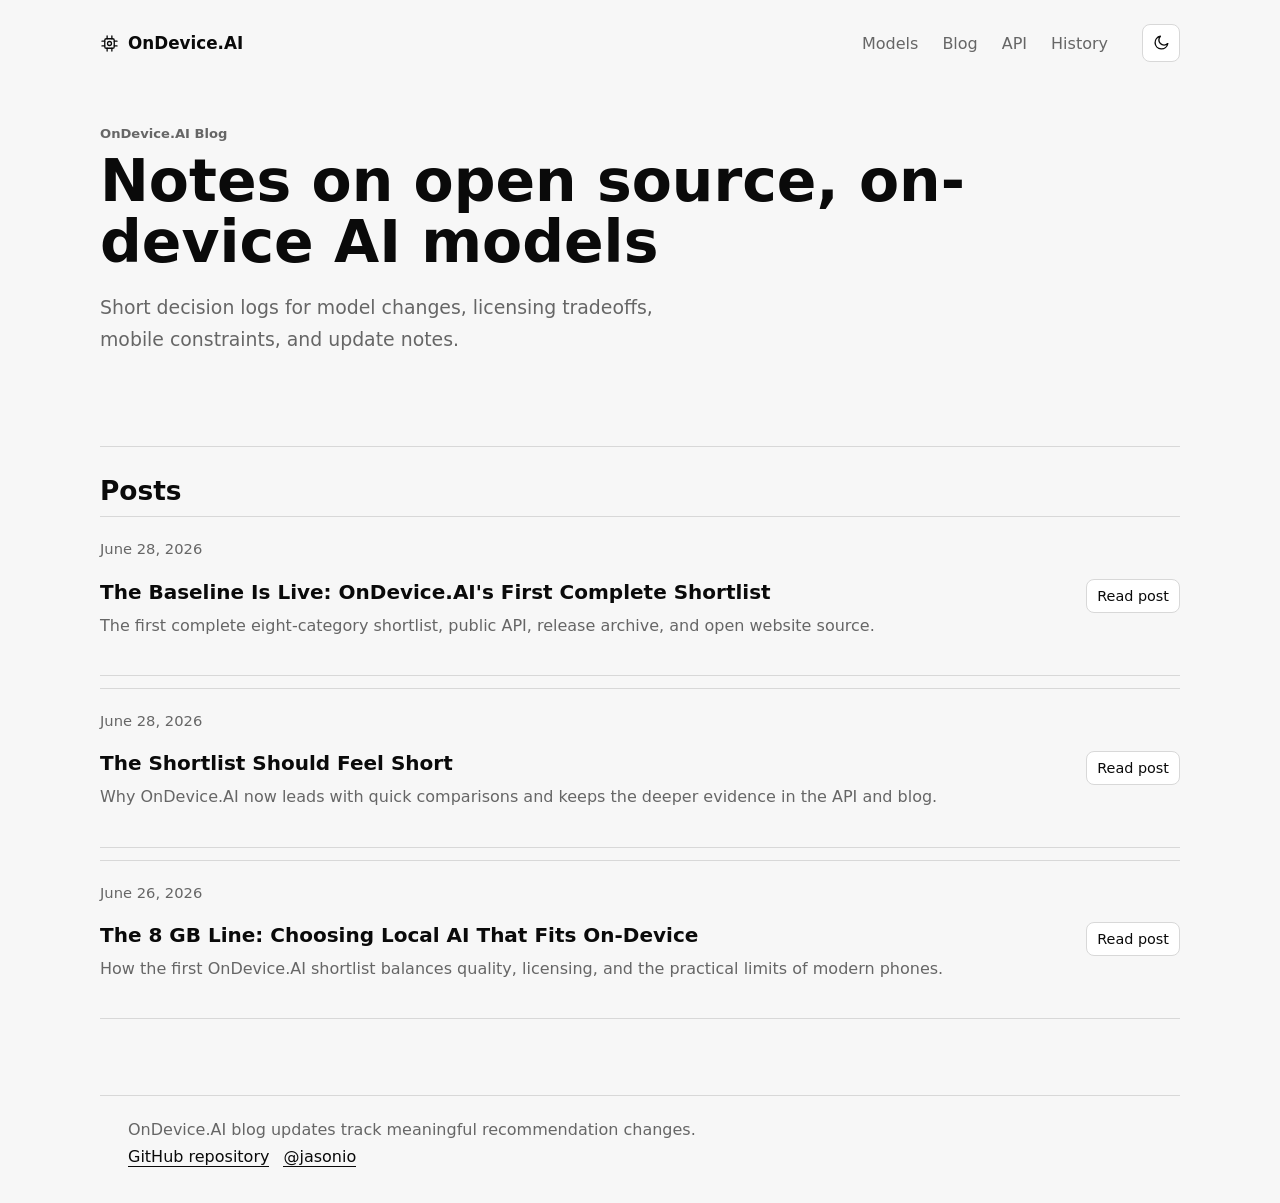
==== blog/index.html @ 0a13cf07 "Publish first complete shortlist" ====
<!DOCTYPE html>
<html lang="en" data-theme="light">
<head>
  <meta charset="UTF-8">
  <meta name="viewport" content="width=device-width, initial-scale=1.0">
  <title>OnDevice.AI Blog</title>
  <meta name="description" content="Notes about OnDevice.AI model selection updates and the tradeoffs behind private, local AI on phones.">
  <link rel="icon" href="/favicon.svg" type="image/svg+xml">
  <script>
    (function () {
      try {
        var storedTheme = localStorage.getItem("ondevice-theme");
        var preferredTheme = window.matchMedia("(prefers-color-scheme: dark)").matches ? "dark" : "light";
        document.documentElement.setAttribute("data-theme", storedTheme || preferredTheme);
      } catch (error) {
        document.documentElement.setAttribute("data-theme", "light");
      }
    })();
  </script>
  <link rel="stylesheet" href="/styles.css?rev=release-1">
</head>
<body>
  <header class="site-header">
    <nav class="top-nav" aria-label="Main navigation">
      <a class="brand" href="/">
        <svg class="brand-icon" viewBox="0 0 24 24" aria-hidden="true">
          <rect x="6" y="6" width="12" height="12" rx="2"></rect>
          <circle cx="12" cy="12" r="2.5"></circle>
          <path d="M9 2.5V6"></path>
          <path d="M15 2.5V6"></path>
          <path d="M9 18v3.5"></path>
          <path d="M15 18v3.5"></path>
          <path d="M2.5 9H6"></path>
          <path d="M2.5 15H6"></path>
          <path d="M18 9h3.5"></path>
          <path d="M18 15h3.5"></path>
        </svg>
        <span>OnDevice.AI</span>
      </a>
      <div class="nav-links" id="nav-links">
        <a href="/#models">Models</a>
        <a href="/blog/">Blog</a>
        <a href="/api">API</a>
        <a href="/#history">History</a>
      </div>
      <div class="nav-controls">
        <button class="theme-toggle" id="theme-toggle" type="button" aria-pressed="false" aria-label="Switch to dark mode">
          <svg class="theme-icon theme-icon-moon" viewBox="0 0 24 24" aria-hidden="true">
            <path d="M21 12.8A8.5 8.5 0 1 1 11.2 3a6.5 6.5 0 0 0 9.8 9.8z"></path>
          </svg>
          <svg class="theme-icon theme-icon-sun" viewBox="0 0 24 24" aria-hidden="true">
            <circle cx="12" cy="12" r="4"></circle>
            <path d="M12 2v2"></path>
            <path d="M12 20v2"></path>
            <path d="M4.9 4.9l1.4 1.4"></path>
            <path d="M17.7 17.7l1.4 1.4"></path>
            <path d="M2 12h2"></path>
            <path d="M20 12h2"></path>
            <path d="M4.9 19.1l1.4-1.4"></path>
            <path d="M17.7 6.3l1.4-1.4"></path>
          </svg>
        </button>
        <button class="menu-toggle" id="menu-toggle" type="button" aria-expanded="false" aria-controls="nav-links" aria-label="Open menu">
          <svg class="menu-icon menu-icon-open" viewBox="0 0 24 24" aria-hidden="true">
            <path d="M4 7h16"></path>
            <path d="M4 12h16"></path>
            <path d="M4 17h16"></path>
          </svg>
          <svg class="menu-icon menu-icon-close" viewBox="0 0 24 24" aria-hidden="true">
            <path d="M6 6l12 12"></path>
            <path d="M18 6L6 18"></path>
          </svg>
        </button>
      </div>
    </nav>

    <section class="hero archive-hero" aria-labelledby="page-title">
      <div class="hero-copy">
        <p class="eyebrow">OnDevice.AI Blog</p>
        <h1 id="page-title">Notes on open source, on-device AI models</h1>
        <p class="hero-text">
          Short decision logs for model changes, licensing tradeoffs, mobile
          constraints, and update notes.
        </p>
      </div>
    </section>
  </header>

  <main>
    <section class="info-section" aria-labelledby="posts-title">
      <h2 id="posts-title">Posts</h2>
      <div class="blog-list">
        <article class="blog-card">
          <div>
            <p class="post-meta">June 28, 2026</p>
            <h2><a class="title-link" href="/blog/the-baseline-is-live/">The Baseline Is Live: OnDevice.AI's First Complete Shortlist</a></h2>
            <p>
              The first complete eight-category shortlist, public API, release
              archive, and open website source.
            </p>
          </div>
          <a class="minor-link" href="/blog/the-baseline-is-live/">Read post</a>
        </article>
        <article class="blog-card">
          <div>
            <p class="post-meta">June 28, 2026</p>
            <h2><a class="title-link" href="/blog/the-shortlist-should-feel-short/">The Shortlist Should Feel Short</a></h2>
            <p>
              Why OnDevice.AI now leads with quick comparisons and keeps the
              deeper evidence in the API and blog.
            </p>
          </div>
          <a class="minor-link" href="/blog/the-shortlist-should-feel-short/">Read post</a>
        </article>
        <article class="blog-card">
          <div>
            <p class="post-meta">June 26, 2026</p>
            <h2><a class="title-link" href="/blog/the-8-gb-line-choosing-local-ai-that-fits-on-device/">The 8 GB Line: Choosing Local AI That Fits On-Device</a></h2>
            <p>
              How the first OnDevice.AI shortlist balances quality, licensing,
              and the practical limits of modern phones.
            </p>
          </div>
          <a class="minor-link" href="/blog/the-8-gb-line-choosing-local-ai-that-fits-on-device/">Read post</a>
        </article>
      </div>
    </section>
  </main>

  <footer>
    <p>OnDevice.AI blog updates track meaningful recommendation changes.</p>
    <p class="footer-links">
      <a href="https://github.com/jasonas/OnDeviceAI" target="_blank" rel="noopener">GitHub repository</a>
      <a href="https://x.com/jasonio" target="_blank" rel="noopener">@jasonio</a>
    </p>
  </footer>

  <script src="/script.js?rev=release-1"></script>
</body>
</html>
---- styles.css ----
:root {
  color-scheme: light;
  --bg: #f7f7f7;
  --ink: #0a0a0a;
  --muted: #666666;
  --line: #d8d8d8;
  --surface: #ffffff;
  --surface-strong: #eeeeee;
  --surface-muted: #e6e6e6;
  --inverse: #ffffff;
  --code-bg: #111111;
  --code-ink: #f6f6f6;
  --shadow: 0 14px 34px rgba(0, 0, 0, 0.06);
  --card-line: #c7c7c7;
  --card-shadow: 0 16px 36px rgba(0, 0, 0, 0.09), 0 2px 7px rgba(0, 0, 0, 0.05);
  --card-shadow-hover: 0 20px 42px rgba(0, 0, 0, 0.12), 0 4px 10px rgba(0, 0, 0, 0.06);
}

:root[data-theme="dark"] {
  color-scheme: dark;
  --bg: #050505;
  --ink: #f5f5f5;
  --muted: #a6a6a6;
  --line: #2a2a2a;
  --surface: #0d0d0d;
  --surface-strong: #171717;
  --surface-muted: #222222;
  --inverse: #050505;
  --code-bg: #f5f5f5;
  --code-ink: #080808;
  --shadow: none;
  --card-line: #353535;
  --card-shadow: 0 18px 42px rgba(0, 0, 0, 0.48), 0 1px 0 rgba(255, 255, 255, 0.04);
  --card-shadow-hover: 0 22px 48px rgba(0, 0, 0, 0.58), 0 1px 0 rgba(255, 255, 255, 0.07);
}

* {
  box-sizing: border-box;
}

html {
  scroll-behavior: smooth;
}

body {
  margin: 0;
  background: var(--bg);
  color: var(--ink);
  font-family: Inter, ui-sans-serif, system-ui, -apple-system, BlinkMacSystemFont, "Segoe UI", sans-serif;
  letter-spacing: 0;
}

a {
  color: inherit;
}

button {
  font: inherit;
}

.site-header {
  padding: 24px 28px 0;
}

.top-nav {
  width: min(1080px, 100%);
  margin: 0 auto;
  display: grid;
  grid-template-columns: auto 1fr auto;
  align-items: center;
  gap: 24px;
}

.brand {
  align-items: center;
  color: var(--ink);
  display: inline-flex;
  font-size: 1.05rem;
  font-weight: 800;
  gap: 9px;
  text-decoration: none;
}

.brand-icon {
  fill: none;
  flex: 0 0 19px;
  height: 19px;
  stroke: currentColor;
  stroke-linecap: round;
  stroke-linejoin: round;
  stroke-width: 1.65;
  width: 19px;
}

.nav-links {
  display: flex;
  justify-content: flex-end;
  gap: 4px;
}

.nav-links a {
  border-radius: 6px;
  color: var(--muted);
  padding: 8px 10px;
  text-decoration: none;
  transition: background-color 160ms ease, color 160ms ease;
}

.nav-controls {
  display: flex;
  gap: 8px;
}

.theme-toggle,
.menu-toggle,
.action,
.download-link,
.minor-link,
.source-link {
  background: var(--surface);
  border: 1px solid var(--line);
  border-radius: 8px;
  color: var(--ink);
  display: inline-flex;
  align-items: center;
  justify-content: center;
  min-height: 38px;
  padding: 8px 12px;
  text-decoration: none;
  transition: border-color 160ms ease, background-color 160ms ease, color 160ms ease;
}

.theme-toggle {
  cursor: pointer;
  flex: 0 0 38px;
  padding: 0;
  width: 38px;
}

.menu-toggle {
  cursor: pointer;
  display: none;
  flex: 0 0 38px;
  padding: 0;
  width: 38px;
}

.theme-icon,
.menu-icon {
  display: block;
  fill: none;
  height: 18px;
  stroke: currentColor;
  stroke-linecap: round;
  stroke-linejoin: round;
  stroke-width: 1.8;
  width: 18px;
}

.menu-icon-close {
  display: none;
}

.menu-toggle.is-open .menu-icon-open {
  display: none;
}

.menu-toggle.is-open .menu-icon-close {
  display: block;
}

.theme-icon-sun {
  display: none;
}

:root[data-theme="dark"] .theme-icon-moon {
  display: none;
}

:root[data-theme="dark"] .theme-icon-sun {
  display: block;
}

.nav-links a:hover {
  background: var(--surface-strong);
  color: var(--ink);
}

.theme-toggle:hover,
.menu-toggle:hover,
.action:hover,
.download-link:hover,
.minor-link:hover,
.source-link:hover {
  border-color: var(--ink);
  background: var(--surface-strong);
}

.nav-links a:focus-visible,
.theme-toggle:focus-visible,
.menu-toggle:focus-visible,
.action:focus-visible,
.download-link:focus-visible,
.minor-link:focus-visible,
.source-link:focus-visible {
  outline: 2px solid var(--ink);
  outline-offset: 3px;
}

.hero {
  width: min(1080px, 100%);
  min-height: auto;
  margin: 0 auto;
  padding: 64px 0 72px;
  display: grid;
  grid-template-columns: minmax(0, 1fr);
  align-items: start;
}

.archive-hero {
  min-height: auto;
  padding-bottom: 72px;
}

.eyebrow,
.meta-label {
  color: var(--muted);
  display: block;
  font-size: 0.82rem;
  font-weight: 750;
  margin: 0 0 10px;
}

h1,
h2,
h3,
p {
  margin-top: 0;
}

h1 {
  max-width: 920px;
  font-size: 3.65rem;
  line-height: 1.04;
  margin-bottom: 20px;
}

.hero-text {
  color: var(--muted);
  font-size: 1.18rem;
  line-height: 1.65;
  max-width: 620px;
}

.hero-actions {
  display: flex;
  flex-wrap: wrap;
  gap: 10px;
  margin-top: 28px;
}

.action.primary {
  background: var(--ink);
  border-color: var(--ink);
  color: var(--inverse);
}

.action.primary:hover {
  background: var(--surface-strong);
  color: var(--ink);
}

main {
  width: min(1080px, calc(100% - 56px));
  margin: 0 auto 48px;
}

.status-band,
.intro-grid,
.info-section {
  border-top: 1px solid var(--line);
  padding: 28px 0;
}

.status-band {
  display: grid;
  grid-template-columns: repeat(3, 1fr);
  gap: 24px;
  padding: 20px 0;
}

.status-band strong {
  display: block;
  font-size: 1rem;
  line-height: 1.35;
}

.intro-grid {
  display: grid;
  grid-template-columns: minmax(0, 1fr) minmax(280px, 420px);
  gap: 32px;
  align-items: start;
}

.intro-grid h2,
.section-heading h2,
.info-section h2 {
  font-size: 1.65rem;
  line-height: 1.2;
  margin-bottom: 10px;
}

.intro-grid p,
.section-heading p,
.info-section p,
.history-item p {
  color: var(--muted);
  line-height: 1.6;
}

.api-callout {
  border-left: 4px solid var(--ink);
  padding-left: 18px;
}

.api-callout a {
  color: var(--ink);
  display: block;
  font-family: ui-monospace, SFMono-Regular, Menlo, Consolas, monospace;
  overflow-wrap: anywhere;
}

.section-heading {
  border-top: 1px solid var(--line);
  display: flex;
  align-items: flex-end;
  justify-content: space-between;
  gap: 20px;
  padding: 48px 0 18px;
}

.model-grid {
  display: grid;
  grid-template-columns: repeat(2, minmax(0, 1fr));
  gap: 14px;
  margin-bottom: 48px;
}

.model-card {
  background: var(--surface);
  border: 1px solid var(--card-line);
  border-radius: 8px;
  box-shadow: var(--card-shadow);
  display: flex;
  flex-direction: column;
  min-width: 0;
  padding: 20px;
  transition: border-color 180ms ease, box-shadow 180ms ease, transform 180ms ease;
}

.model-title {
  margin-bottom: 14px;
}

.model-summary {
  display: flex;
  flex: 1;
  flex-direction: column;
}

.category {
  color: var(--muted);
  display: block;
  font-size: 0.92rem;
  font-weight: 750;
  line-height: 1.3;
  margin-bottom: 8px;
}

@media (hover: hover) {
  .model-card:hover {
    border-color: var(--ink);
    box-shadow: var(--card-shadow-hover);
    transform: translateY(-2px);
  }
}

.model-card h3 {
  font-size: 1.28rem;
  line-height: 1.25;
  margin-bottom: 0;
}

.why {
  color: var(--muted);
  line-height: 1.55;
  margin-bottom: 16px;
}

.facts {
  display: grid;
  grid-template-columns: repeat(3, minmax(0, 1fr));
  gap: 14px;
  margin: 0;
}

.facts div {
  min-width: 0;
  padding: 0;
}

.facts span {
  color: var(--muted);
  display: block;
  font-size: 0.78rem;
  margin-bottom: 4px;
}

.facts strong {
  display: block;
  font-size: 0.88rem;
  line-height: 1.35;
  overflow-wrap: anywhere;
}

.evidence-list,
#selection-notes {
  color: var(--muted);
  line-height: 1.55;
  padding-left: 20px;
}

.evidence-list li + li,
#selection-notes li + li {
  margin-top: 8px;
}

.download-row,
.companion-links,
.history-links {
  display: flex;
  flex-wrap: wrap;
  gap: 8px;
  margin-top: 0;
}

.model-card .download-row {
  margin-top: 18px;
}

.model-card .download-link {
  min-height: 34px;
  padding: 6px 10px;
}

.download-link,
.minor-link,
.source-link {
  font-size: 0.9rem;
}

.download-link.quiet {
  color: var(--muted);
}

.minor-link {
  min-height: 34px;
  padding: 6px 10px;
}

.companion-links {
  margin-top: 8px;
}

.runtime-note {
  border-top: 1px solid var(--line);
  font-size: 0.92rem;
  margin: 18px 0 0;
  padding-top: 14px;
}

.history-list {
  display: grid;
}

.history-item {
  align-items: center;
  border-top: 1px solid var(--line);
  display: flex;
  justify-content: space-between;
  gap: 18px;
  padding: 18px 0;
}

.history-item p {
  margin-bottom: 0;
}

.blog-teaser,
.blog-card {
  align-items: center;
  border-top: 1px solid var(--line);
  border-bottom: 1px solid var(--line);
  display: flex;
  justify-content: space-between;
  gap: 18px;
  padding: 20px 0;
}

.blog-teaser h3,
.blog-card h2 {
  font-size: 1.25rem;
  line-height: 1.25;
  margin-bottom: 8px;
}

.title-link {
  color: var(--ink);
  text-decoration: none;
}

.title-link:hover {
  text-decoration: underline;
  text-underline-offset: 4px;
}

.blog-teaser p,
.blog-card p,
.post-meta,
.post-deck,
.article-body p,
.article-body li {
  color: var(--muted);
  line-height: 1.65;
}

.blog-list {
  display: grid;
  gap: 12px;
}

.post-hero {
  min-height: auto;
  padding-bottom: 58px;
}

.post-meta {
  font-size: 0.92rem;
  margin-bottom: 18px;
}

.post-deck {
  font-size: 1.16rem;
  max-width: 760px;
}

.article-body {
  border-top: 1px solid var(--line);
  margin: 0 auto 48px;
  max-width: 820px;
  padding-top: 30px;
}

.article-body h2 {
  font-size: 1.45rem;
  line-height: 1.25;
  margin: 34px 0 10px;
}

.article-body p,
.article-body ul {
  margin-bottom: 18px;
}

.article-body ul {
  padding-left: 20px;
}

.source-list {
  display: flex;
  flex-wrap: wrap;
  gap: 8px;
}

footer {
  border-top: 1px solid var(--line);
  color: var(--muted);
  margin: 0 auto;
  padding: 24px 28px 36px;
  width: min(1080px, 100%);
}

footer p {
  margin-bottom: 0;
}

footer p + p {
  margin-top: 8px;
}

.footer-links {
  display: flex;
  flex-wrap: wrap;
  gap: 14px;
}

.footer-links a {
  color: var(--ink);
  text-decoration: none;
  border-bottom: 1px solid currentColor;
}

.api-page {
  min-height: 100vh;
  display: grid;
  place-items: center;
  padding: 28px;
}

.api-doc {
  background: var(--surface);
  border: 1px solid var(--line);
  border-radius: 8px;
  box-shadow: var(--shadow);
  max-width: 680px;
  padding: 28px;
}

.api-doc h1 {
  font-size: 2.4rem;
  margin-top: 24px;
}

pre {
  background: var(--code-bg);
  border-radius: 8px;
  color: var(--code-ink);
  overflow-x: auto;
  padding: 16px;
}

.error-card {
  border-color: var(--ink);
  grid-template-columns: minmax(0, 1fr);
}

@media (max-width: 900px) {
  .intro-grid {
    grid-template-columns: 1fr;
  }

  h1 {
    font-size: 3rem;
  }

  .model-grid {
    grid-template-columns: minmax(0, 1fr);
  }

  .model-card .download-row {
    flex-direction: row;
  }

  .facts {
    grid-template-columns: repeat(3, minmax(0, 1fr));
  }
}

@media (max-width: 620px) {
  .site-header {
    padding: 18px 20px 0;
  }

  .top-nav {
    grid-template-columns: 1fr auto;
    gap: 14px;
  }

  .nav-controls {
    justify-self: end;
  }

  .menu-toggle {
    display: inline-flex;
  }

  .nav-links {
    border-top: 1px solid var(--line);
    display: grid;
    grid-column: 1 / -1;
    grid-template-columns: 1fr;
    padding-top: 6px;
    width: 100%;
  }

  body.nav-ready .nav-links {
    display: none;
  }

  body.nav-ready .nav-links.is-open {
    display: grid;
  }

  .nav-links a {
    border-bottom: 1px solid var(--line);
    border-radius: 0;
    padding: 12px 4px;
  }

  .hero {
    padding-top: 44px;
    padding-bottom: 52px;
  }

  .archive-hero,
  .post-hero {
    padding-bottom: 52px;
  }

  h1 {
    font-size: 2.15rem;
  }

  main {
    width: min(100% - 40px, 1080px);
  }

  .status-band {
    grid-template-columns: repeat(2, minmax(0, 1fr));
    gap: 18px;
  }

  .status-band div:nth-child(2) {
    grid-column: 1 / -1;
    order: 3;
  }

  .section-heading {
    align-items: flex-start;
    flex-direction: column;
    padding-top: 38px;
  }

  .model-card {
    padding: 18px;
  }

  .facts {
    grid-template-columns: repeat(2, minmax(0, 1fr));
  }

  .facts div:nth-child(2) {
    grid-column: 1 / -1;
    order: 3;
  }

  .facts div:nth-child(3) {
    order: 2;
  }

  .history-item {
    align-items: flex-start;
    flex-direction: column;
  }

  .blog-teaser,
  .blog-card {
    align-items: flex-start;
    flex-direction: column;
  }
}
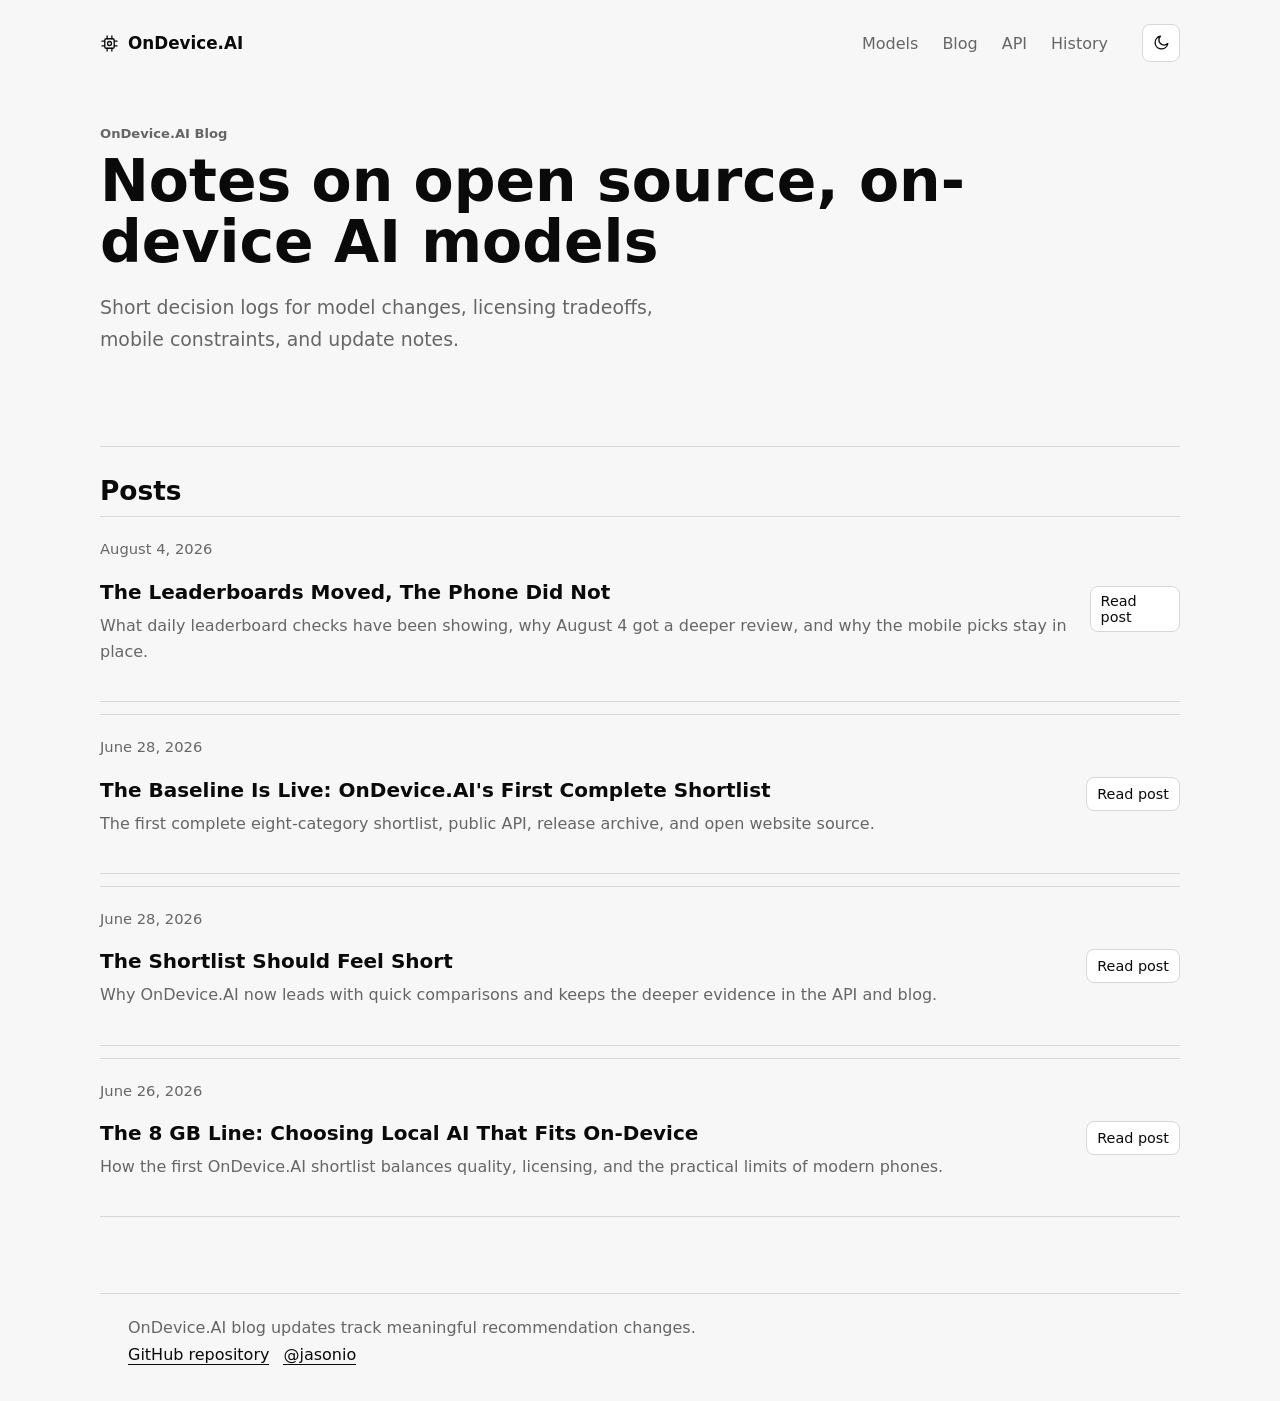
==== commit 6d98e298: "Add August leaderboard review" ====
--- a/blog/index.html
+++ b/blog/index.html
@@ -92,6 +92,17 @@
       <div class="blog-list">
         <article class="blog-card">
           <div>
+            <p class="post-meta">August 4, 2026</p>
+            <h2><a class="title-link" href="/blog/the-leaderboards-moved-the-phone-did-not/">The Leaderboards Moved, The Phone Did Not</a></h2>
+            <p>
+              What daily leaderboard checks have been showing, why August 4
+              got a deeper review, and why the mobile picks stay in place.
+            </p>
+          </div>
+          <a class="minor-link" href="/blog/the-leaderboards-moved-the-phone-did-not/">Read post</a>
+        </article>
+        <article class="blog-card">
+          <div>
             <p class="post-meta">June 28, 2026</p>
             <h2><a class="title-link" href="/blog/the-baseline-is-live/">The Baseline Is Live: OnDevice.AI's First Complete Shortlist</a></h2>
             <p>
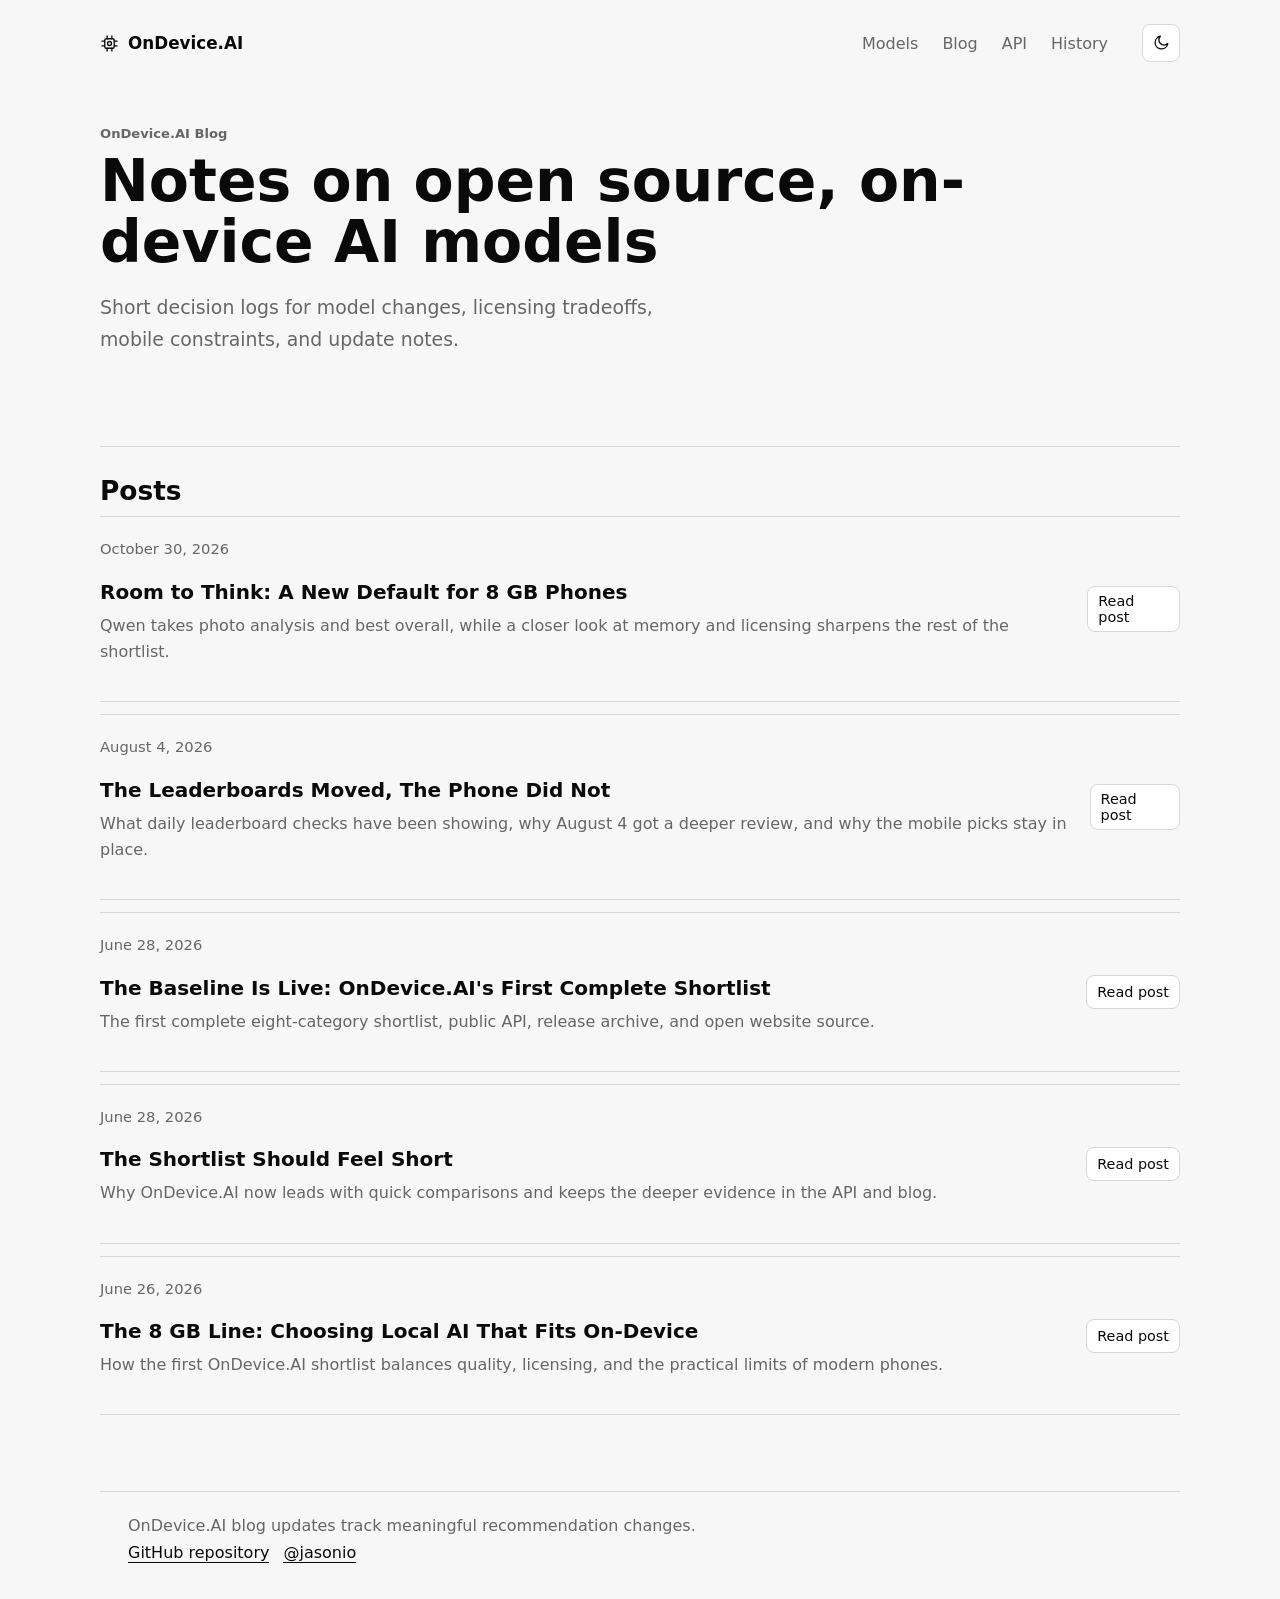
==== commit 189a44bf: "Update October mobile model shortlist" ====
--- a/blog/index.html
+++ b/blog/index.html
@@ -92,6 +92,17 @@
       <div class="blog-list">
         <article class="blog-card">
           <div>
+            <p class="post-meta">October 30, 2026</p>
+            <h2><a class="title-link" href="/blog/room-to-think-a-new-default-for-8-gb-phones/">Room to Think: A New Default for 8 GB Phones</a></h2>
+            <p>
+              Qwen takes photo analysis and best overall, while a closer look
+              at memory and licensing sharpens the rest of the shortlist.
+            </p>
+          </div>
+          <a class="minor-link" href="/blog/room-to-think-a-new-default-for-8-gb-phones/">Read post</a>
+        </article>
+        <article class="blog-card">
+          <div>
             <p class="post-meta">August 4, 2026</p>
             <h2><a class="title-link" href="/blog/the-leaderboards-moved-the-phone-did-not/">The Leaderboards Moved, The Phone Did Not</a></h2>
             <p>
